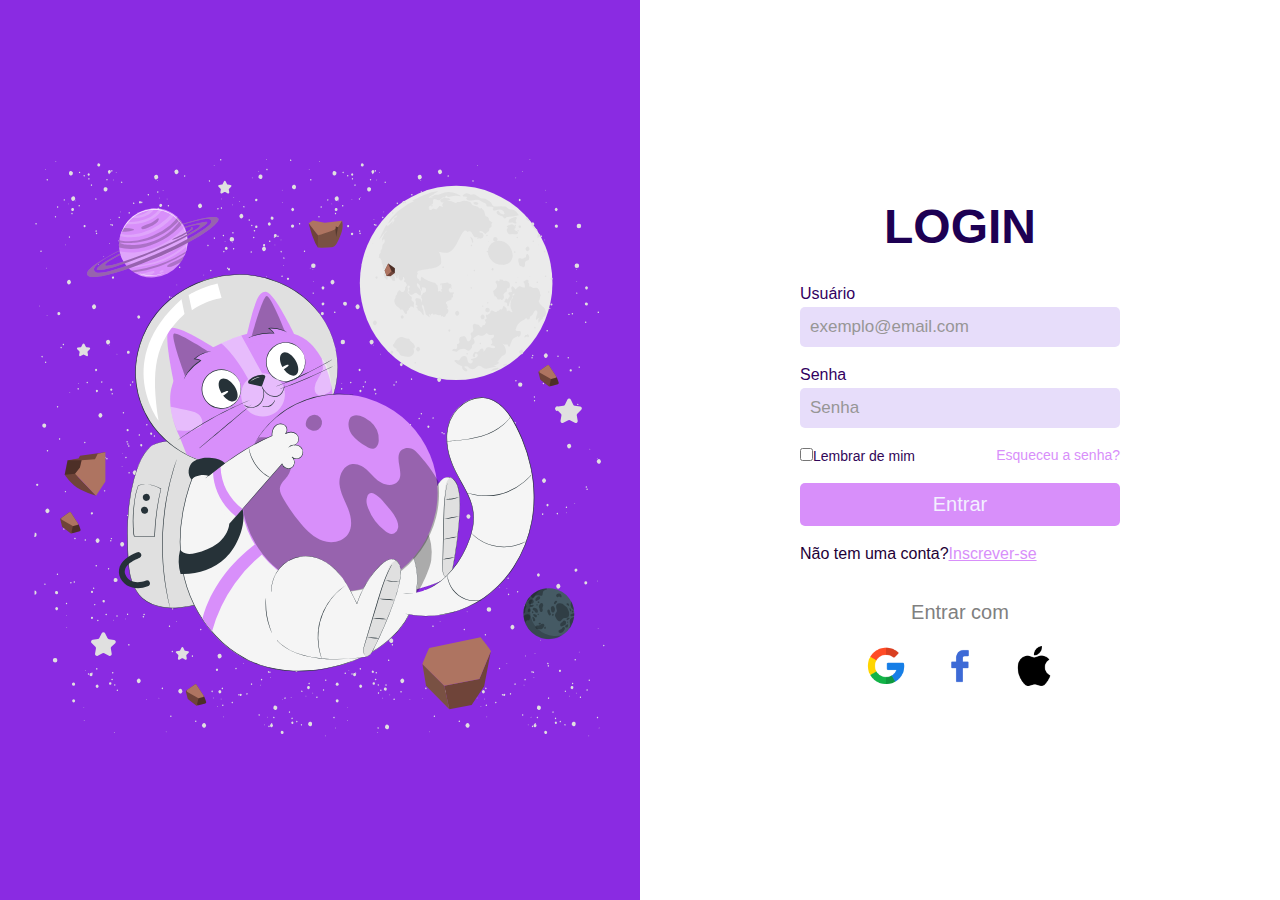
==== index.html @ 0ea6894d "Add files via upload" ====
<!DOCTYPE html>
<html lang="pt-BR">
<head>
    <meta charset="UTF-8">
    <meta name="viewport" content="width=device-width, initial-scale=1.0">
    <link rel="stylesheet" href="src/assets/css/style.css">
    <link rel="stylesheet" href="src/assets/css/reset.css">
    <title>Tela de login</title>

</head>
<body>
    <main>
    <div class="container-login">
        <div class="card-img">
            <img src="src/assets/img/Cat astronaut-pana.svg" alt="imagem-tela-incial">
        </div>
        <div class="content-box">
            <div class="form-box">
                <h2>Login</h2>
                <form>
                    
                    <div class="input-box">
                        <span>Usuário</span>
                        <input type="email" placeholder="exemplo@email.com" required>
                    </div>

                    <div class="input-box">
                        <span>Senha</span>
                        <input type="password" placeholder="Senha" required>
                    </div>

                    <div class="remember">
                        <label for="remember">
                            <input type="checkbox">Lembrar de mim
                        </label>
                        <a href="src/paginas/forgot-login.html">Esqueceu a senha?</a>
                    </div>

                    <div class="input-box">
                        <input type="submit" value="Entrar">
                    </div>

                    <div class="input-box">
                        <p>Não tem uma conta?<a href="src/paginas/registerpage.html">Inscrever-se</a></p>
                    </div>

                </form>

                <h3>Entrar com</h3>
                <ul class="ul">
                    <li><a href="https://accounts.google.com/v3/signin/identifier?continue=https%3A%2F%2Fmail.google.com%2Fmail%2F&ifkv=AVQVeyyxxLBEOg2ep58X3DlCWeTHALlcjFOAICsMCpvRBqxABqlKS-Is6a8USICrfplAsgRBBlEUdQ&rip=1&sacu=1&service=mail&flowName=GlifWebSignIn&flowEntry=ServiceLogin&dsh=S1141135612%3A1698684665724192&theme=glif"><img src="src/assets/img/google.png" img-responsive img-thumbnail></a></li>
                    <li><a href="https://www.facebook.com/login/?privacy_mutation_token=eyJ0eXBlIjowLCJjcmVhdGlvbl90aW1lIjoxNjk4Njg0NzAxLCJjYWxsc2l0ZV9pZCI6MjY5NTQ4NDUzMDcyMDk1MX0%3D"><img src="src/assets/img/facebook.png" img-responsive img-thumbnail></a></li>
                    <li><a href="https://www.icloud.com/"><img src="src/assets/img/apple.png" img-responsive img-thumbnail></a></li>
                </ul>

            </div>
        </div>
    </div>
    </main>
</body>
</html>
---- src/assets/css/style.css ----
*{
    margin: 0;
    padding: 0;
    box-sizing: border-box;
    font-family: Arial, Helvetica, sans-serif;
}

.container-login{
    position: relative;
    width: 100%;
    height: 100vh;
    display: flex;
}

.card-img{
    width: 50%;
    height: 100%;
    background-color: blueviolet;
    padding: 20px;
}

.card-img img{
    width: 100%;
    height: 100%;
}

.content-box{
    display: flex;
    justify-content: center;
    align-items: center;
    width: 50%;
    height: 100%;
}

.content-box .form-box{
    width: 50%;
}

.content-box .form-box .ul{
    display: flex;
    align-items: center;
    justify-content: center;
}

.content-box .form-box .ul li{
    list-style: none;
    width: 60px;
    height: 60px;
    display: flex;
    justify-content: center;
    align-items: center;
    border-radius: 50%;
    margin: 0 7px;
    cursor: pointer;
    transition: 0.3s;
}

.content-box .form-box .ul li:hover{
    background: rgb(170, 169, 169);
}

.form-box .ul li img{
    width: 40px;
}

.content-box .form-box h2{
    color: rgb(29, 0, 83);
    font-weight: 600;
    font-size: 3em;
    text-transform: uppercase;
    margin-bottom: 35px;
    text-align: center;
    font-family: Arial, Helvetica, sans-serif;
}

.content-box .form-box .input-box{
    margin-bottom: 20px;
}

.content-box .form-box .input-box input{
    width: 100%;
    padding: 10px;
    outline: none;
    font-weight: 400;
    border: none;
    font-size: 17px;
    color: rgb(29, 0, 83);
    border-radius: 5px;
    background-color: rgb(231, 221, 250);
    
}

.content-box .form-box .input-box span{
    font-size: 16px;
    margin-bottom: 5px;
    display: inline-block;
    color: rgb(50, 0, 97);
    font-weight: 400;
}

.content-box .form-box .input-box input::placeholder{
    color: rgb(151, 150, 150);
}

.content-box .form-box .input-box input[type=submit]{
    background: #d88ffa;
    color: rgb(243, 240, 255);
    outline: none;
    border: none;
    font-weight: 500;
    cursor: pointer;
    font-size: 20px;
    transition: 0.3s;
}


.content-box .form-box .input-box input[type=submit]:hover {
    background: blueviolet;
}

.content-box .form-box .remember{
    margin-bottom: 20px;
    color: rgb(49, 6, 88);
    font-weight: 400;
    font-size: 14px;
    cursor: pointer;
    display: flex;
    justify-content: space-between;
}

.content-box .form-box .remember a{
    text-decoration: none;
    color: rgb(216, 143, 250);
}
    
.content-box .form-box .remember a:hover{
    color: blueviolet;
}

.content-box .form-box .input-box p{
    color: rgb(30, 0, 54);
}
    
.content-box .form-box .input-box p a{
    color: #d88ffa;
}

.content-box .form-box .input-box p a:hover{
    color: blueviolet;
}

.content-box .form-box h3{
    color: gray;
    text-decoration: none;
    margin: 40px 0 15px;
    font-weight: 500;
    text-align: center;
    font-size: 20px;
}







@media (max-width:868px) {
    .container-login .card-img{
        display: none;
    }
    .container-login .content-box{
        width: 100%;
    }
    .container-login .content-box .form-box{
        width: 100%;
        padding: 40px;
        background: white;
        margin: 50px;
    }
    .container-login .content-box .form-box h3{
       margin: 30px 0 10px;
    }
    
}

@media (max-width:450px) {
    .container-login .content-box .form-box .remember{
        flex-wrap: wrap;
    }
    .container-login .content-box .form-box .remember a{
       margin-top: 20px;
    }

}
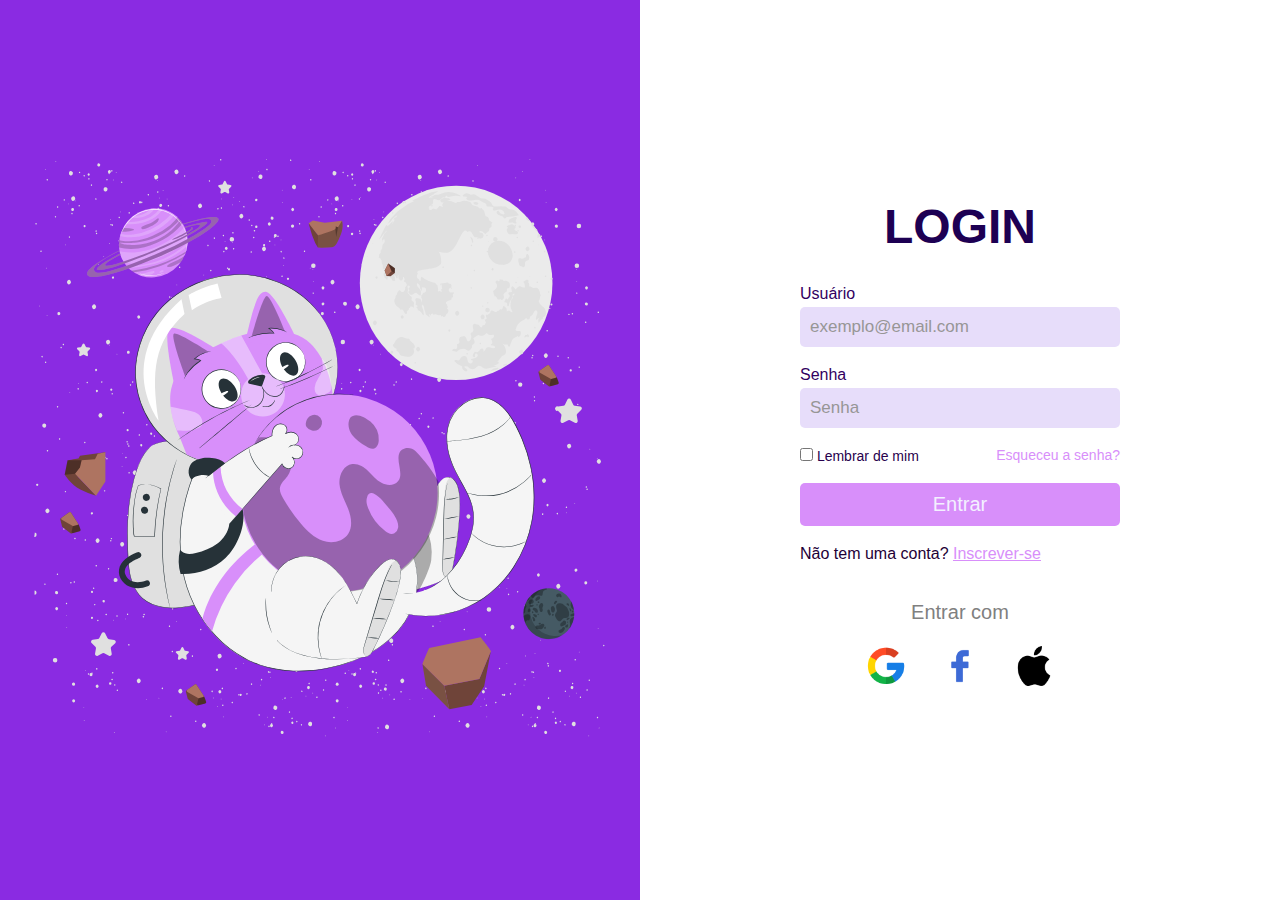
==== commit c7f10038: "alterações propostas pelo professor" ====
--- a/index.html
+++ b/index.html
@@ -9,8 +9,7 @@
 
 </head>
 <body>
-    <main>
-    <div class="container-login">
+    <main class="container-login">
         <div class="card-img">
             <img src="src/assets/img/Cat astronaut-pana.svg" alt="imagem-tela-incial">
         </div>
@@ -31,7 +30,7 @@
 
                     <div class="remember">
                         <label for="remember">
-                            <input type="checkbox">Lembrar de mim
+                            <input type="checkbox"> Lembrar de mim
                         </label>
                         <a href="src/paginas/forgot-login.html">Esqueceu a senha?</a>
                     </div>
@@ -41,7 +40,7 @@
                     </div>
 
                     <div class="input-box">
-                        <p>Não tem uma conta?<a href="src/paginas/registerpage.html">Inscrever-se</a></p>
+                        <p>Não tem uma conta?  <a href="src/paginas/registerpage.html">Inscrever-se</a></p>
                     </div>
 
                 </form>
@@ -55,7 +54,7 @@
 
             </div>
         </div>
-    </div>
+    
     </main>
 </body>
 </html>--- a/src/assets/css/style.css
+++ b/src/assets/css/style.css
@@ -118,14 +118,16 @@
     background: blueviolet;
 }
 
+
 .content-box .form-box .remember{
     margin-bottom: 20px;
-    color: rgb(49, 6, 88);
+    color: rgb(40, 1, 77);
     font-weight: 400;
     font-size: 14px;
     cursor: pointer;
     display: flex;
     justify-content: space-between;
+    
 }
 
 .content-box .form-box .remember a{
